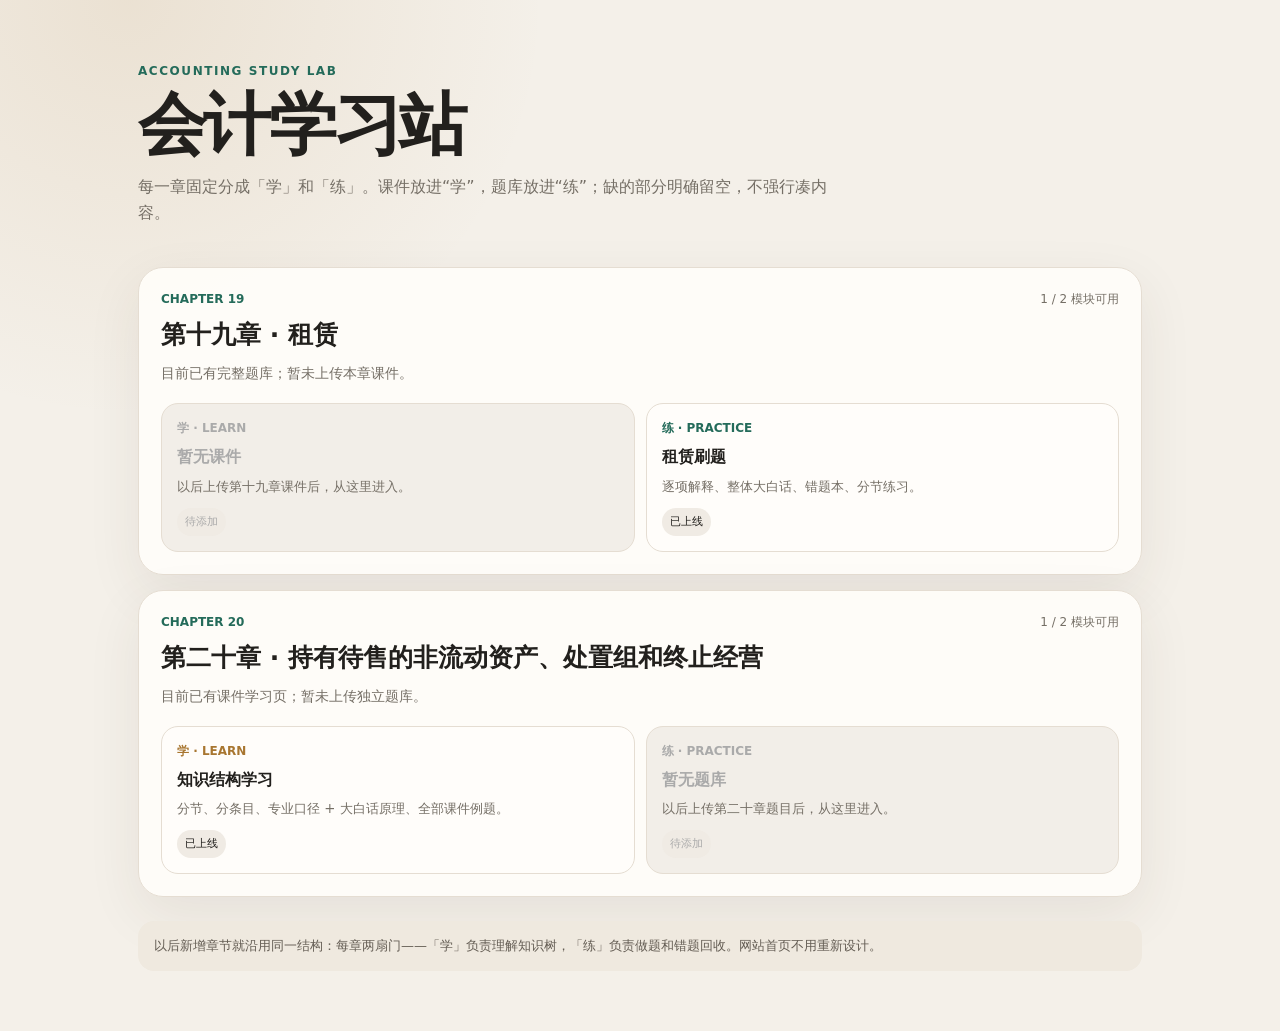
==== index.html @ 1fc73b43 "Publish accounting study site homepage" ====
<!doctype html>
<html lang="zh-CN"><head><meta charset="utf-8"><meta name="viewport" content="width=device-width,initial-scale=1"><title>会计学习站</title>
<style>
:root{--bg:#f4f0e9;--paper:#fffdf9;--ink:#22201d;--muted:#756f66;--line:#e5ddd2;--green:#246b5a;--green2:#e8f2ee;--gold:#a87630;--gold2:#f6ecdd;--gray:#f0ebe4;--shadow:0 18px 54px rgba(60,48,33,.08)}*{box-sizing:border-box}body{margin:0;background:radial-gradient(circle at 10% 0,rgba(168,118,48,.12),transparent 27%),var(--bg);color:var(--ink);font-family:-apple-system,BlinkMacSystemFont,"PingFang SC","Microsoft YaHei",system-ui,sans-serif;line-height:1.65}.wrap{width:min(1040px,100%);margin:auto;padding:28px 18px 60px}.hero{padding:34px 0 26px}.ey{font-size:12px;letter-spacing:.13em;color:var(--green);font-weight:900}.hero h1{font-size:clamp(42px,7vw,68px);line-height:1.04;margin:8px 0 13px;letter-spacing:-.04em}.hero p{color:var(--muted);max-width:720px;margin:0}.chapter{background:rgba(255,253,249,.95);border:1px solid var(--line);border-radius:25px;box-shadow:var(--shadow);padding:22px;margin:15px 0}.chapter-head{display:flex;justify-content:space-between;gap:18px;align-items:flex-start}.no{font-size:12px;color:var(--green);font-weight:900}.chapter h2{margin:4px 0 7px;font-size:25px}.chapter p{margin:0;color:var(--muted);font-size:14px}.modes{display:grid;grid-template-columns:1fr 1fr;gap:11px;margin-top:18px}.mode{border:1px solid var(--line);border-radius:17px;padding:15px;text-decoration:none;color:inherit;background:#fffdfa;display:block}.mode.active:hover{border-color:#cdbfae;transform:translateY(-1px)}.mode.disabled{background:#f2eee8;color:#aaa;cursor:not-allowed}.mode .k{font-size:12px;font-weight:900;margin-bottom:5px}.mode.active.learn .k{color:var(--gold)}.mode.active.practice .k{color:var(--green)}.mode b{display:block}.mode small{display:block;color:var(--muted);margin-top:5px}.badge{display:inline-flex;align-items:center;padding:5px 8px;border-radius:999px;background:var(--gray);font-size:11px;margin-top:10px}.status{white-space:nowrap;font-size:12px;color:var(--muted)}.note{margin-top:24px;padding:14px 16px;border-radius:16px;background:#efe9df;color:#645d54;font-size:13px}@media(max-width:700px){.wrap{padding:20px 12px 40px}.hero h1{font-size:43px}.modes{grid-template-columns:1fr}.chapter-head{display:block}.status{margin-top:8px}}
</style></head><body><main class="wrap"><section class="hero"><div class="ey">ACCOUNTING STUDY LAB</div><h1>会计学习站</h1><p>每一章固定分成「学」和「练」。课件放进“学”，题库放进“练”；缺的部分明确留空，不强行凑内容。</p></section>
<section class="chapter"><div class="chapter-head"><div><div class="no">CHAPTER 19</div><h2>第十九章 · 租赁</h2><p>目前已有完整题库；暂未上传本章课件。</p></div><div class="status">1 / 2 模块可用</div></div><div class="modes"><div class="mode disabled"><div class="k">学 · LEARN</div><b>暂无课件</b><small>以后上传第十九章课件后，从这里进入。</small><span class="badge">待添加</span></div><a class="mode active practice" href="chapter19/practice.html"><div class="k">练 · PRACTICE</div><b>租赁刷题</b><small>逐项解释、整体大白话、错题本、分节练习。</small><span class="badge">已上线</span></a></div></section>
<section class="chapter"><div class="chapter-head"><div><div class="no">CHAPTER 20</div><h2>第二十章 · 持有待售的非流动资产、处置组和终止经营</h2><p>目前已有课件学习页；暂未上传独立题库。</p></div><div class="status">1 / 2 模块可用</div></div><div class="modes"><a class="mode active learn" href="chapter20/learn.html"><div class="k">学 · LEARN</div><b>知识结构学习</b><small>分节、分条目、专业口径 + 大白话原理、全部课件例题。</small><span class="badge">已上线</span></a><div class="mode disabled"><div class="k">练 · PRACTICE</div><b>暂无题库</b><small>以后上传第二十章题目后，从这里进入。</small><span class="badge">待添加</span></div></div></section>
<div class="note">以后新增章节就沿用同一结构：每章两扇门——「学」负责理解知识树，「练」负责做题和错题回收。网站首页不用重新设计。</div></main></body></html>
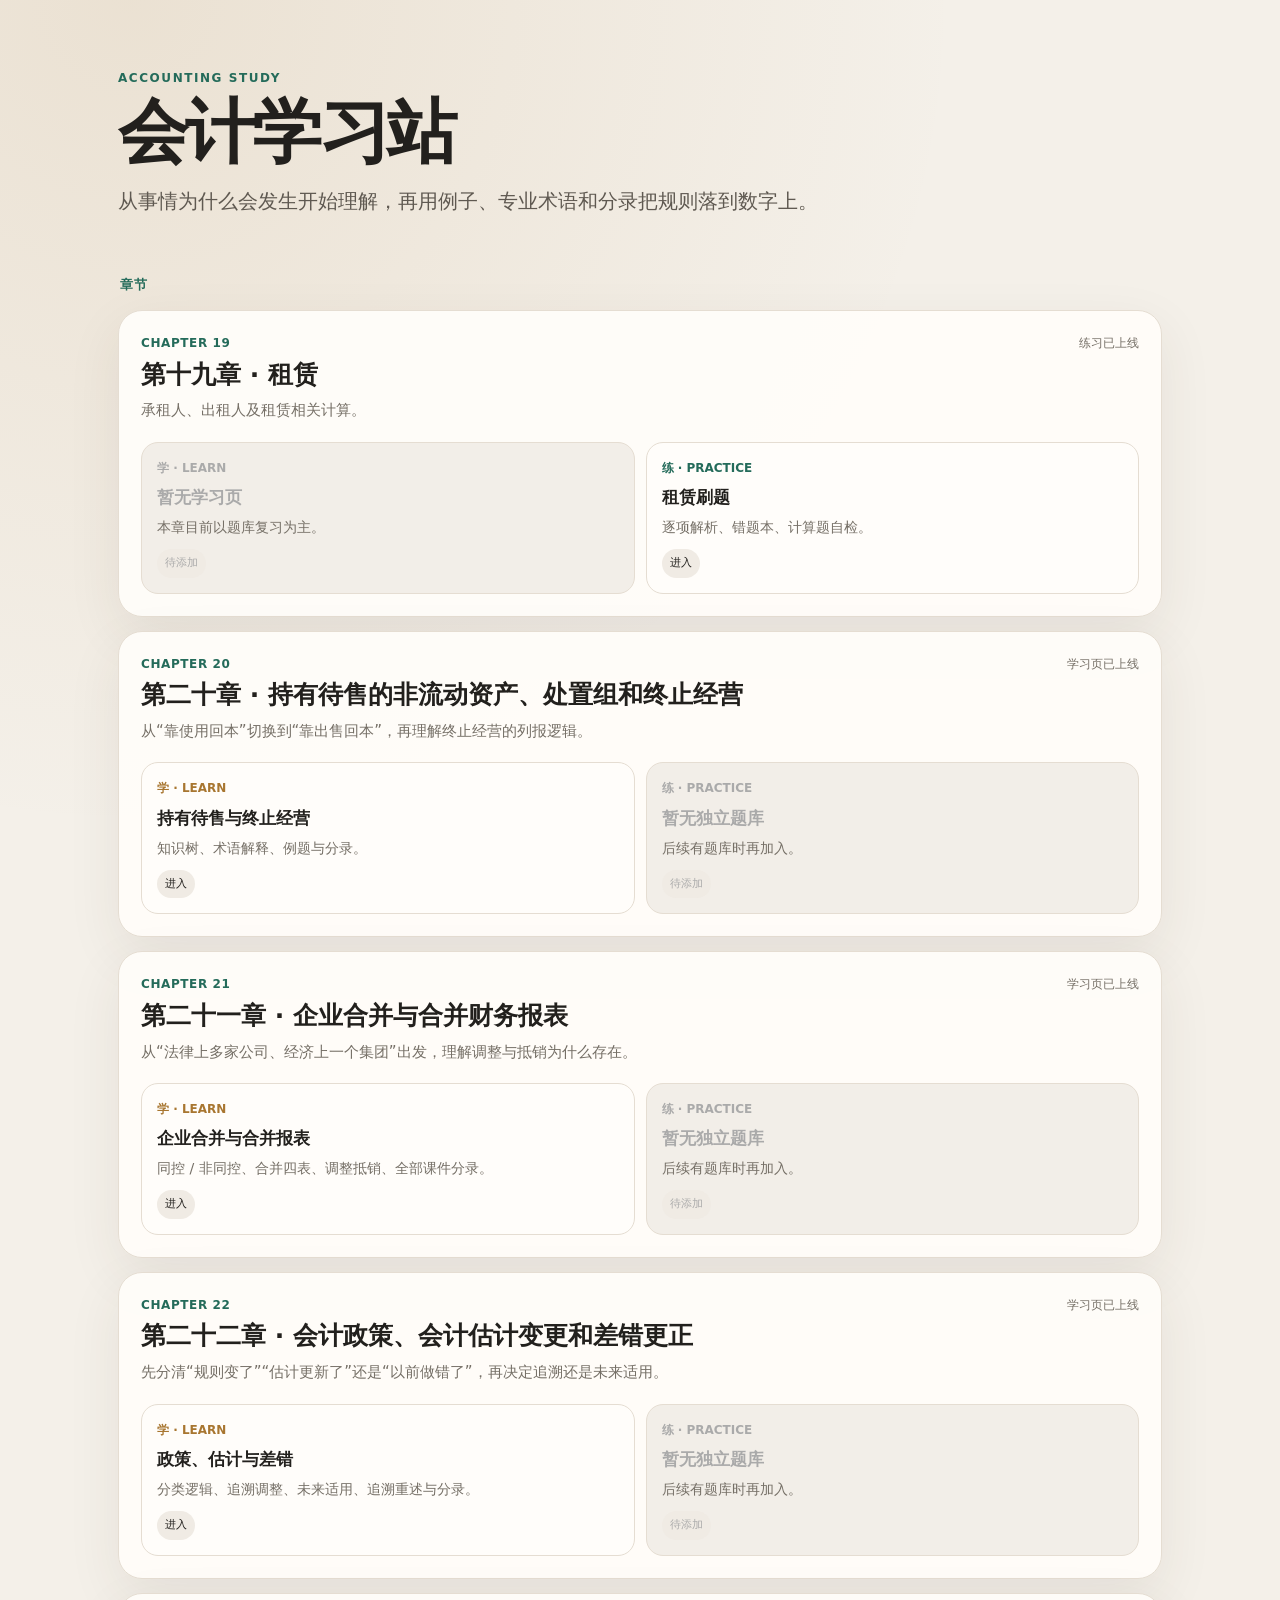
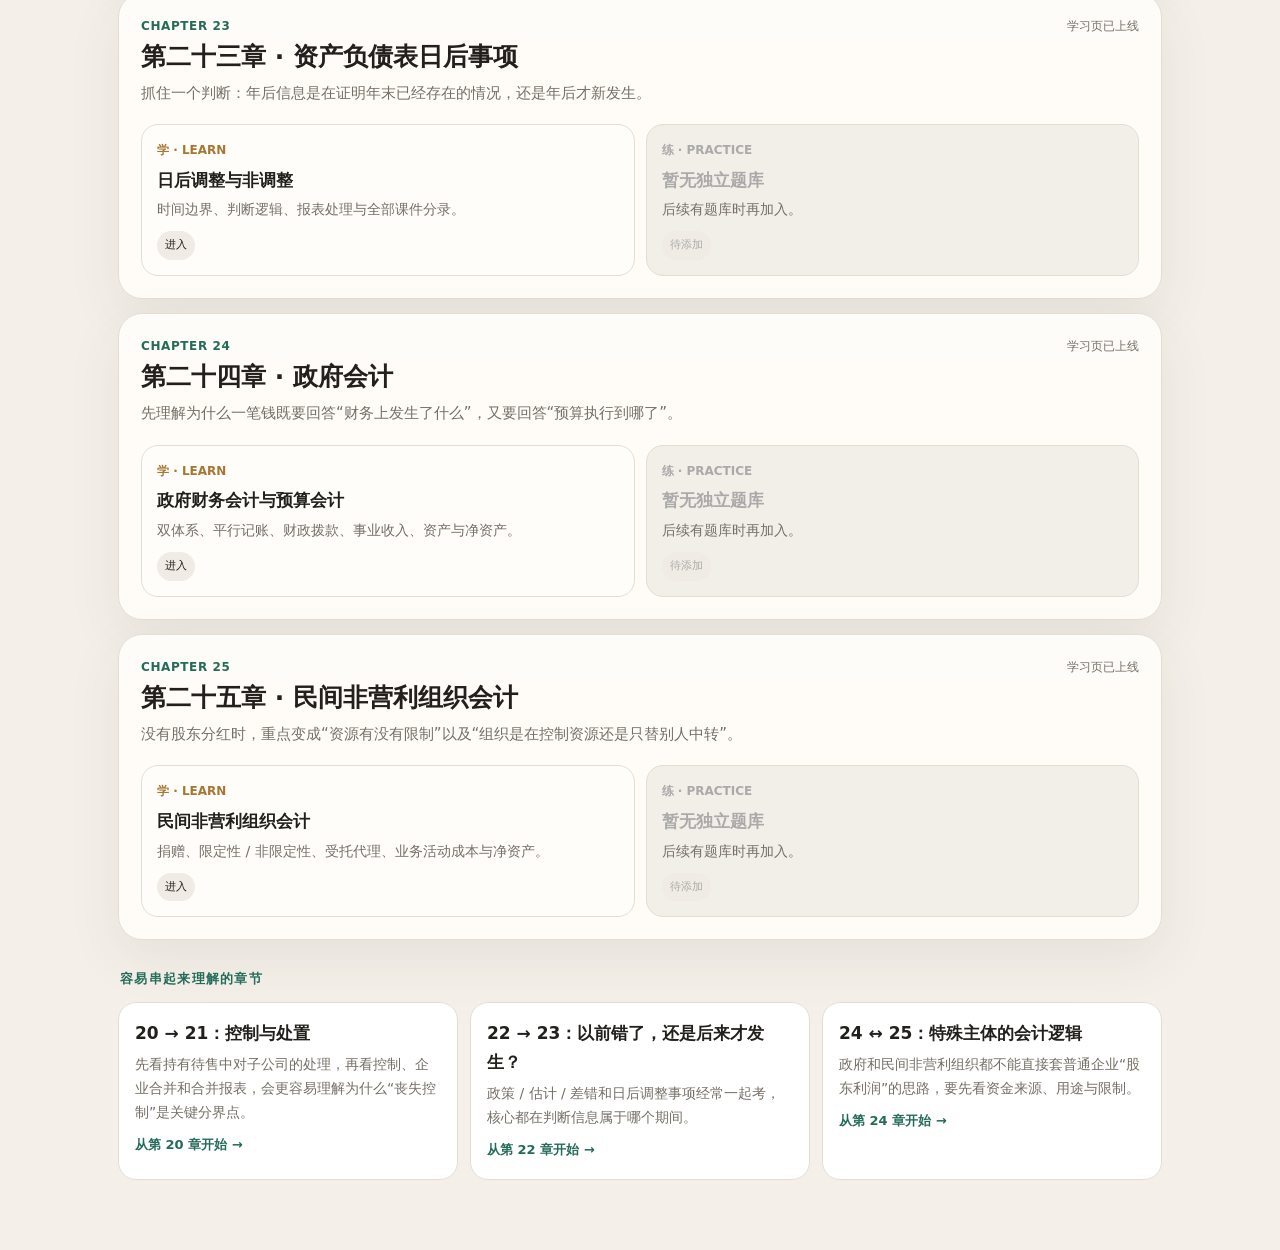
==== commit 9b7285b8: "Add chapters 21–25 to the accounting study home" ====
--- a/index.html
+++ b/index.html
@@ -1,8 +1,15 @@
 <!doctype html>
 <html lang="zh-CN"><head><meta charset="utf-8"><meta name="viewport" content="width=device-width,initial-scale=1"><title>会计学习站</title>
 <style>
-:root{--bg:#f4f0e9;--paper:#fffdf9;--ink:#22201d;--muted:#756f66;--line:#e5ddd2;--green:#246b5a;--green2:#e8f2ee;--gold:#a87630;--gold2:#f6ecdd;--gray:#f0ebe4;--shadow:0 18px 54px rgba(60,48,33,.08)}*{box-sizing:border-box}body{margin:0;background:radial-gradient(circle at 10% 0,rgba(168,118,48,.12),transparent 27%),var(--bg);color:var(--ink);font-family:-apple-system,BlinkMacSystemFont,"PingFang SC","Microsoft YaHei",system-ui,sans-serif;line-height:1.65}.wrap{width:min(1040px,100%);margin:auto;padding:28px 18px 60px}.hero{padding:34px 0 26px}.ey{font-size:12px;letter-spacing:.13em;color:var(--green);font-weight:900}.hero h1{font-size:clamp(42px,7vw,68px);line-height:1.04;margin:8px 0 13px;letter-spacing:-.04em}.hero p{color:var(--muted);max-width:720px;margin:0}.chapter{background:rgba(255,253,249,.95);border:1px solid var(--line);border-radius:25px;box-shadow:var(--shadow);padding:22px;margin:15px 0}.chapter-head{display:flex;justify-content:space-between;gap:18px;align-items:flex-start}.no{font-size:12px;color:var(--green);font-weight:900}.chapter h2{margin:4px 0 7px;font-size:25px}.chapter p{margin:0;color:var(--muted);font-size:14px}.modes{display:grid;grid-template-columns:1fr 1fr;gap:11px;margin-top:18px}.mode{border:1px solid var(--line);border-radius:17px;padding:15px;text-decoration:none;color:inherit;background:#fffdfa;display:block}.mode.active:hover{border-color:#cdbfae;transform:translateY(-1px)}.mode.disabled{background:#f2eee8;color:#aaa;cursor:not-allowed}.mode .k{font-size:12px;font-weight:900;margin-bottom:5px}.mode.active.learn .k{color:var(--gold)}.mode.active.practice .k{color:var(--green)}.mode b{display:block}.mode small{display:block;color:var(--muted);margin-top:5px}.badge{display:inline-flex;align-items:center;padding:5px 8px;border-radius:999px;background:var(--gray);font-size:11px;margin-top:10px}.status{white-space:nowrap;font-size:12px;color:var(--muted)}.note{margin-top:24px;padding:14px 16px;border-radius:16px;background:#efe9df;color:#645d54;font-size:13px}@media(max-width:700px){.wrap{padding:20px 12px 40px}.hero h1{font-size:43px}.modes{grid-template-columns:1fr}.chapter-head{display:block}.status{margin-top:8px}}
-</style></head><body><main class="wrap"><section class="hero"><div class="ey">ACCOUNTING STUDY LAB</div><h1>会计学习站</h1><p>每一章固定分成「学」和「练」。课件放进“学”，题库放进“练”；缺的部分明确留空，不强行凑内容。</p></section>
-<section class="chapter"><div class="chapter-head"><div><div class="no">CHAPTER 19</div><h2>第十九章 · 租赁</h2><p>目前已有完整题库；暂未上传本章课件。</p></div><div class="status">1 / 2 模块可用</div></div><div class="modes"><div class="mode disabled"><div class="k">学 · LEARN</div><b>暂无课件</b><small>以后上传第十九章课件后，从这里进入。</small><span class="badge">待添加</span></div><a class="mode active practice" href="chapter19/practice.html"><div class="k">练 · PRACTICE</div><b>租赁刷题</b><small>逐项解释、整体大白话、错题本、分节练习。</small><span class="badge">已上线</span></a></div></section>
-<section class="chapter"><div class="chapter-head"><div><div class="no">CHAPTER 20</div><h2>第二十章 · 持有待售的非流动资产、处置组和终止经营</h2><p>目前已有课件学习页；暂未上传独立题库。</p></div><div class="status">1 / 2 模块可用</div></div><div class="modes"><a class="mode active learn" href="chapter20/learn.html"><div class="k">学 · LEARN</div><b>知识结构学习</b><small>分节、分条目、专业口径 + 大白话原理、全部课件例题。</small><span class="badge">已上线</span></a><div class="mode disabled"><div class="k">练 · PRACTICE</div><b>暂无题库</b><small>以后上传第二十章题目后，从这里进入。</small><span class="badge">待添加</span></div></div></section>
-<div class="note">以后新增章节就沿用同一结构：每章两扇门——「学」负责理解知识树，「练」负责做题和错题回收。网站首页不用重新设计。</div></main></body></html>+:root{--bg:#f4f0e9;--paper:#fffdf9;--ink:#22201d;--muted:#756f66;--line:#e5ddd2;--green:#246b5a;--gold:#a87630;--gray:#f0ebe4;--shadow:0 18px 54px rgba(60,48,33,.08)}*{box-sizing:border-box}html{scroll-behavior:smooth}body{margin:0;background:radial-gradient(circle at 10% 0,rgba(168,118,48,.12),transparent 27%),var(--bg);color:var(--ink);font-family:-apple-system,BlinkMacSystemFont,"PingFang SC","Microsoft YaHei",system-ui,sans-serif;line-height:1.7;font-size:17px}.wrap{width:min(1080px,100%);margin:auto;padding:30px 18px 70px}.hero{padding:38px 0 28px}.ey{font-size:12px;letter-spacing:.13em;color:var(--green);font-weight:900}.hero h1{font-size:clamp(44px,7vw,70px);line-height:1.04;margin:8px 0 15px;letter-spacing:-.04em}.hero p{color:#5f5951;max-width:760px;margin:0;font-size:20px}.section-title{font-size:13px;font-weight:900;letter-spacing:.1em;color:var(--green);margin:28px 2px 10px}.chapter{background:rgba(255,253,249,.96);border:1px solid var(--line);border-radius:24px;box-shadow:var(--shadow);padding:22px;margin:14px 0}.chapter-head{display:flex;justify-content:space-between;gap:18px;align-items:flex-start}.no{font-size:12px;color:var(--green);font-weight:900;letter-spacing:.05em}.chapter h2{margin:4px 0 7px;font-size:25px;line-height:1.35}.chapter p{margin:0;color:var(--muted);font-size:15px}.modes{display:grid;grid-template-columns:1fr 1fr;gap:11px;margin-top:18px}.mode{border:1px solid var(--line);border-radius:17px;padding:15px;text-decoration:none;color:inherit;background:#fffdfa;display:block;transition:.14s ease}.mode.active:hover{border-color:#cdbfae;transform:translateY(-1px);box-shadow:0 9px 22px rgba(60,48,33,.06)}.mode.disabled{background:#f2eee8;color:#aaa;cursor:not-allowed}.mode .k{font-size:12px;font-weight:900;margin-bottom:5px}.mode.active.learn .k{color:var(--gold)}.mode.active.practice .k{color:var(--green)}.mode b{display:block;font-size:17px}.mode small{display:block;color:var(--muted);margin-top:5px;line-height:1.55}.badge{display:inline-flex;align-items:center;padding:5px 8px;border-radius:999px;background:var(--gray);font-size:11px;margin-top:10px}.status{white-space:nowrap;font-size:12px;color:var(--muted)}.links{display:grid;grid-template-columns:repeat(3,1fr);gap:12px;margin-top:12px}.linkcard{background:#fff;border:1px solid var(--line);border-radius:18px;padding:16px}.linkcard b{display:block;margin-bottom:5px}.linkcard p{font-size:14px;color:var(--muted);margin:0}.linkcard a{display:inline-block;margin-top:9px;font-size:13px;color:var(--green);text-decoration:none;font-weight:800}@media(max-width:760px){.wrap{padding:20px 12px 44px}.hero h1{font-size:45px}.hero p{font-size:18px}.modes,.links{grid-template-columns:1fr}.chapter-head{display:block}.status{margin-top:8px}}
+</style></head><body><main class="wrap"><section class="hero"><div class="ey">ACCOUNTING STUDY</div><h1>会计学习站</h1><p>从事情为什么会发生开始理解，再用例子、专业术语和分录把规则落到数字上。</p></section>
+<div class="section-title">章节</div>
+<section class="chapter"><div class="chapter-head"><div><div class="no">CHAPTER 19</div><h2>第十九章 · 租赁</h2><p>承租人、出租人及租赁相关计算。</p></div><div class="status">练习已上线</div></div><div class="modes"><div class="mode disabled"><div class="k">学 · LEARN</div><b>暂无学习页</b><small>本章目前以题库复习为主。</small><span class="badge">待添加</span></div><a class="mode active practice" href="chapter19/practice.html"><div class="k">练 · PRACTICE</div><b>租赁刷题</b><small>逐项解析、错题本、计算题自检。</small><span class="badge">进入</span></a></div></section>
+<section class="chapter"><div class="chapter-head"><div><div class="no">CHAPTER 20</div><h2>第二十章 · 持有待售的非流动资产、处置组和终止经营</h2><p>从“靠使用回本”切换到“靠出售回本”，再理解终止经营的列报逻辑。</p></div><div class="status">学习页已上线</div></div><div class="modes"><a class="mode active learn" href="chapter20/learn.html"><div class="k">学 · LEARN</div><b>持有待售与终止经营</b><small>知识树、术语解释、例题与分录。</small><span class="badge">进入</span></a><div class="mode disabled"><div class="k">练 · PRACTICE</div><b>暂无独立题库</b><small>后续有题库时再加入。</small><span class="badge">待添加</span></div></div></section>
+<section class="chapter"><div class="chapter-head"><div><div class="no">CHAPTER 21</div><h2>第二十一章 · 企业合并与合并财务报表</h2><p>从“法律上多家公司、经济上一个集团”出发，理解调整与抵销为什么存在。</p></div><div class="status">学习页已上线</div></div><div class="modes"><a class="mode active learn" href="chapter21/learn.html"><div class="k">学 · LEARN</div><b>企业合并与合并报表</b><small>同控 / 非同控、合并四表、调整抵销、全部课件分录。</small><span class="badge">进入</span></a><div class="mode disabled"><div class="k">练 · PRACTICE</div><b>暂无独立题库</b><small>后续有题库时再加入。</small><span class="badge">待添加</span></div></div></section>
+<section class="chapter"><div class="chapter-head"><div><div class="no">CHAPTER 22</div><h2>第二十二章 · 会计政策、会计估计变更和差错更正</h2><p>先分清“规则变了”“估计更新了”还是“以前做错了”，再决定追溯还是未来适用。</p></div><div class="status">学习页已上线</div></div><div class="modes"><a class="mode active learn" href="chapter22/learn.html"><div class="k">学 · LEARN</div><b>政策、估计与差错</b><small>分类逻辑、追溯调整、未来适用、追溯重述与分录。</small><span class="badge">进入</span></a><div class="mode disabled"><div class="k">练 · PRACTICE</div><b>暂无独立题库</b><small>后续有题库时再加入。</small><span class="badge">待添加</span></div></div></section>
+<section class="chapter"><div class="chapter-head"><div><div class="no">CHAPTER 23</div><h2>第二十三章 · 资产负债表日后事项</h2><p>抓住一个判断：年后信息是在证明年末已经存在的情况，还是年后才新发生。</p></div><div class="status">学习页已上线</div></div><div class="modes"><a class="mode active learn" href="chapter23/learn.html"><div class="k">学 · LEARN</div><b>日后调整与非调整</b><small>时间边界、判断逻辑、报表处理与全部课件分录。</small><span class="badge">进入</span></a><div class="mode disabled"><div class="k">练 · PRACTICE</div><b>暂无独立题库</b><small>后续有题库时再加入。</small><span class="badge">待添加</span></div></div></section>
+<section class="chapter"><div class="chapter-head"><div><div class="no">CHAPTER 24</div><h2>第二十四章 · 政府会计</h2><p>先理解为什么一笔钱既要回答“财务上发生了什么”，又要回答“预算执行到哪了”。</p></div><div class="status">学习页已上线</div></div><div class="modes"><a class="mode active learn" href="chapter24/learn.html"><div class="k">学 · LEARN</div><b>政府财务会计与预算会计</b><small>双体系、平行记账、财政拨款、事业收入、资产与净资产。</small><span class="badge">进入</span></a><div class="mode disabled"><div class="k">练 · PRACTICE</div><b>暂无独立题库</b><small>后续有题库时再加入。</small><span class="badge">待添加</span></div></div></section>
+<section class="chapter"><div class="chapter-head"><div><div class="no">CHAPTER 25</div><h2>第二十五章 · 民间非营利组织会计</h2><p>没有股东分红时，重点变成“资源有没有限制”以及“组织是在控制资源还是只替别人中转”。</p></div><div class="status">学习页已上线</div></div><div class="modes"><a class="mode active learn" href="chapter25/learn.html"><div class="k">学 · LEARN</div><b>民间非营利组织会计</b><small>捐赠、限定性 / 非限定性、受托代理、业务活动成本与净资产。</small><span class="badge">进入</span></a><div class="mode disabled"><div class="k">练 · PRACTICE</div><b>暂无独立题库</b><small>后续有题库时再加入。</small><span class="badge">待添加</span></div></div></section>
+<div class="section-title">容易串起来理解的章节</div><section class="links"><div class="linkcard"><b>20 → 21：控制与处置</b><p>先看持有待售中对子公司的处理，再看控制、企业合并和合并报表，会更容易理解为什么“丧失控制”是关键分界点。</p><a href="chapter20/learn.html">从第 20 章开始 →</a></div><div class="linkcard"><b>22 → 23：以前错了，还是后来才发生？</b><p>政策 / 估计 / 差错和日后调整事项经常一起考，核心都在判断信息属于哪个期间。</p><a href="chapter22/learn.html">从第 22 章开始 →</a></div><div class="linkcard"><b>24 ↔ 25：特殊主体的会计逻辑</b><p>政府和民间非营利组织都不能直接套普通企业“股东利润”的思路，要先看资金来源、用途与限制。</p><a href="chapter24/learn.html">从第 24 章开始 →</a></div></section>
+</main></body></html>
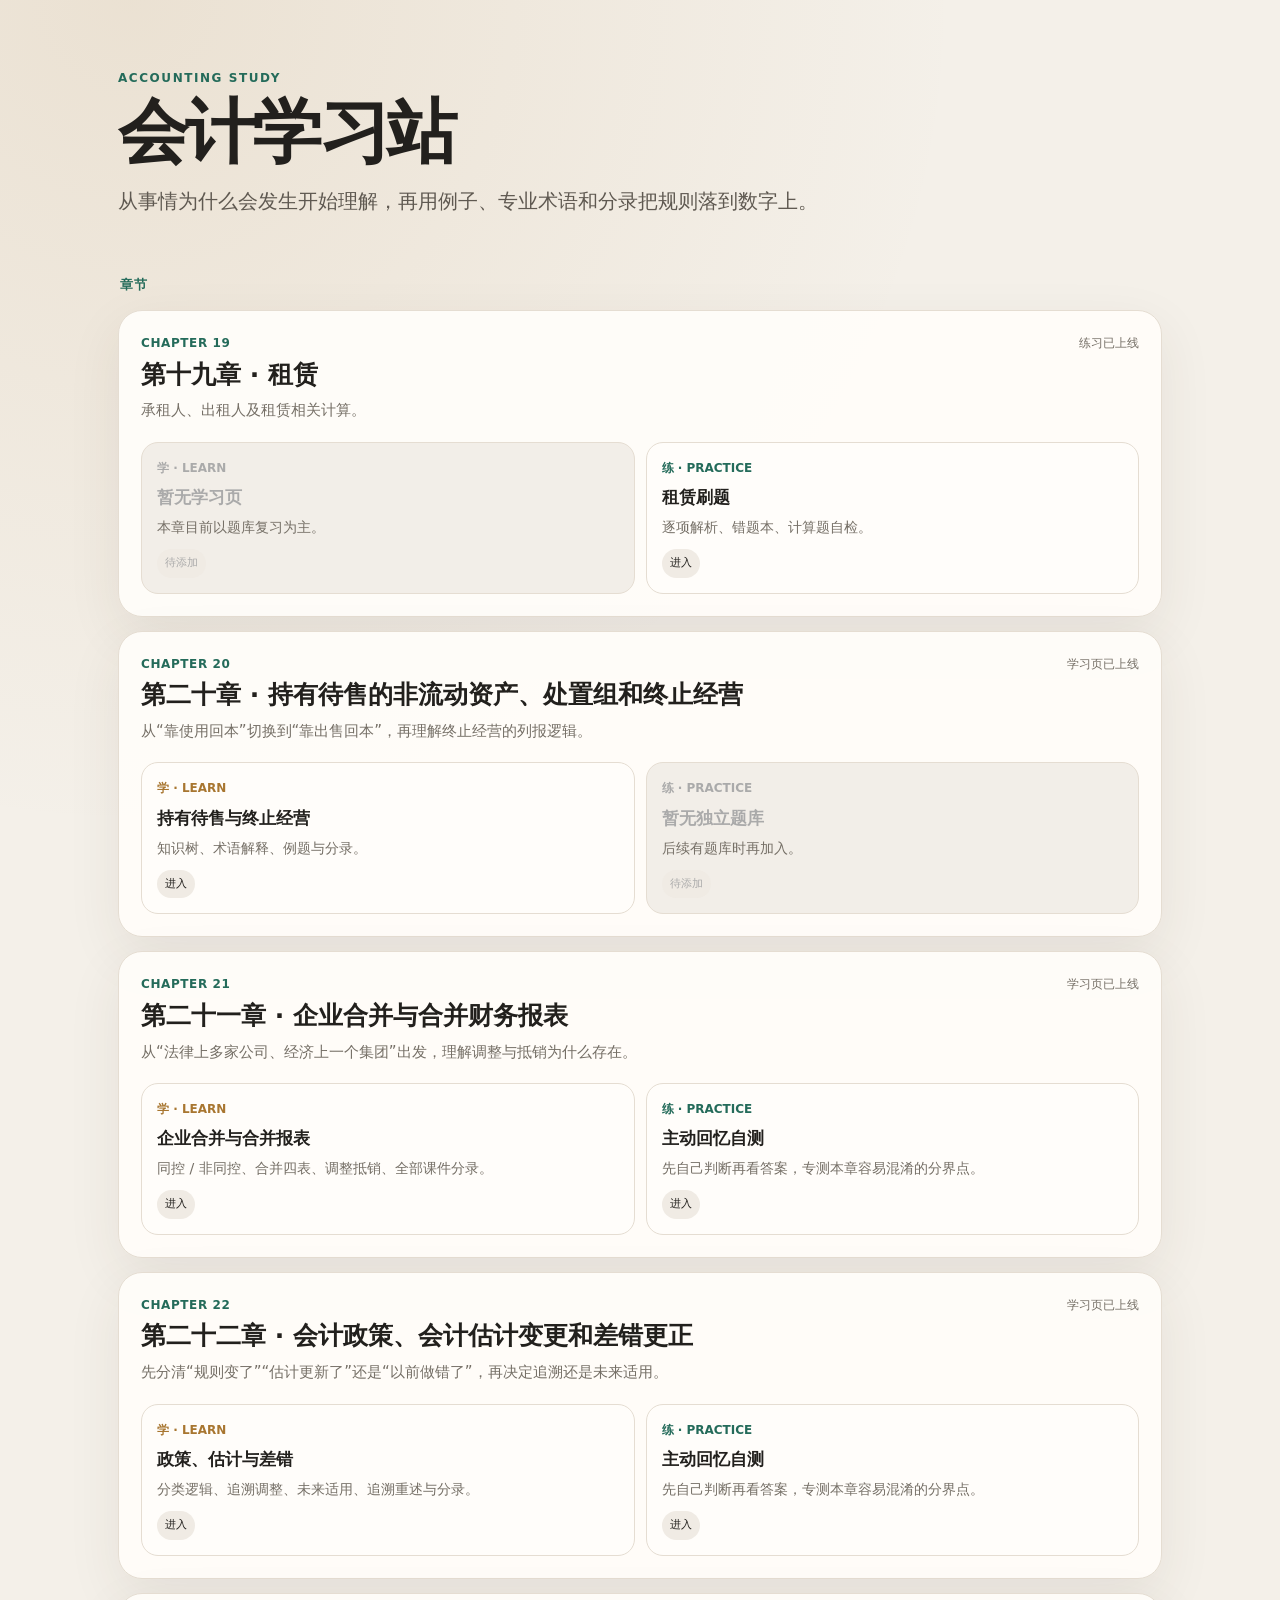
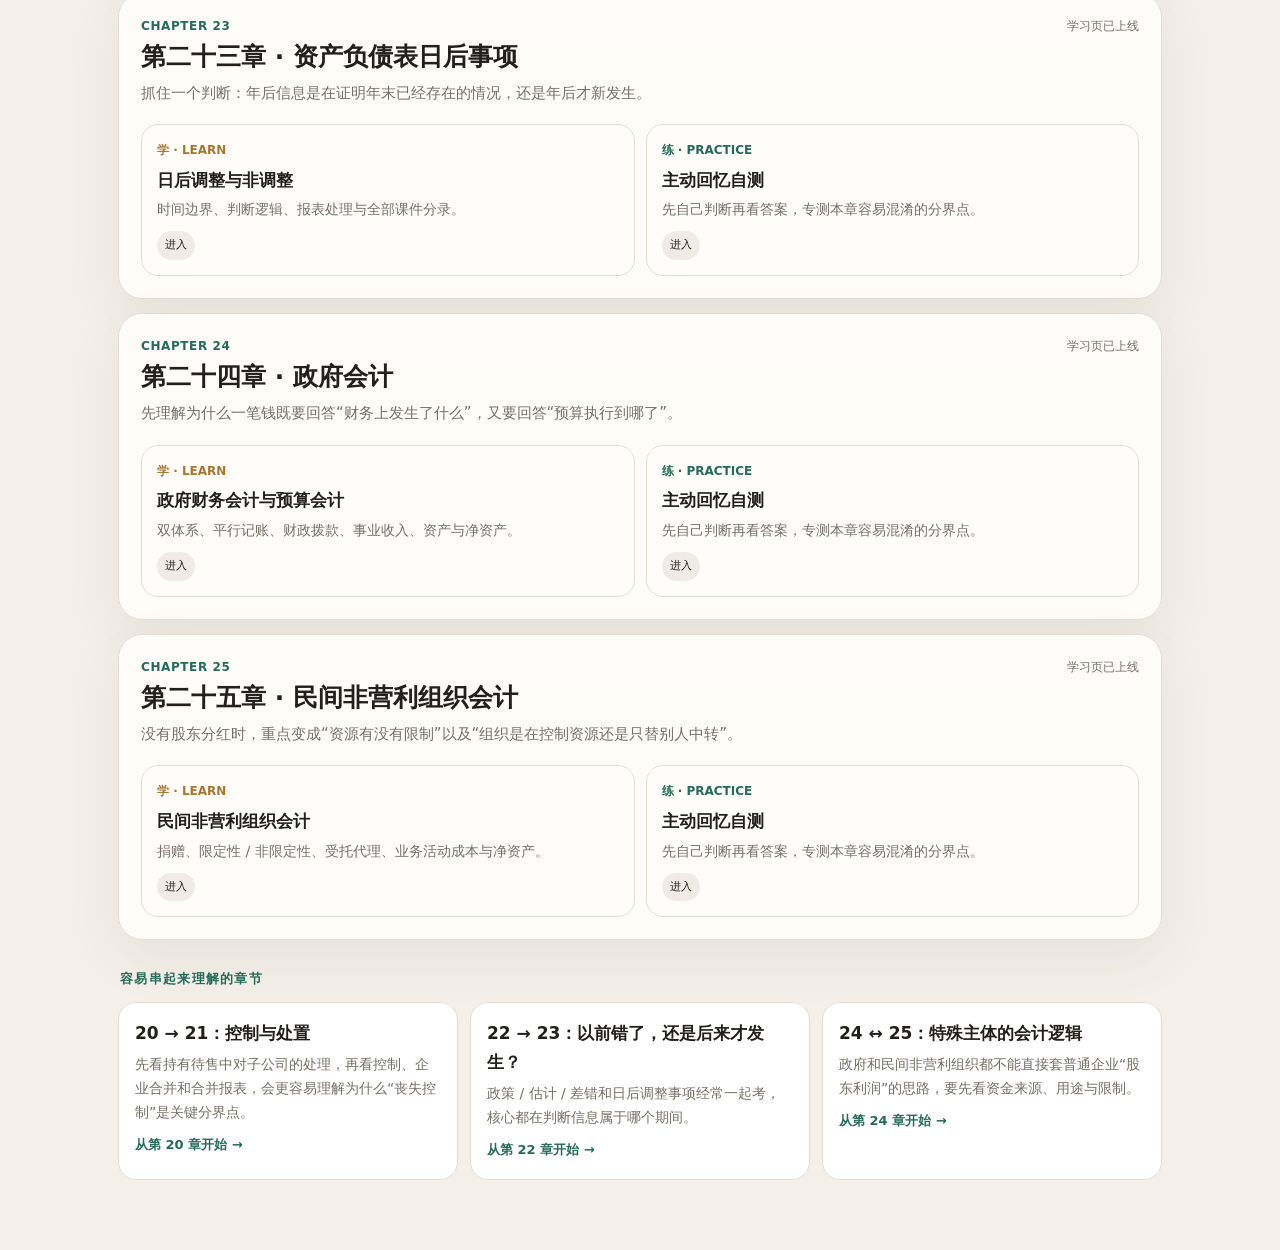
==== commit 99e52665: "Add chapter 21-25 active-recall practice links" ====
--- a/index.html
+++ b/index.html
@@ -6,10 +6,10 @@
 <div class="section-title">章节</div>
 <section class="chapter"><div class="chapter-head"><div><div class="no">CHAPTER 19</div><h2>第十九章 · 租赁</h2><p>承租人、出租人及租赁相关计算。</p></div><div class="status">练习已上线</div></div><div class="modes"><div class="mode disabled"><div class="k">学 · LEARN</div><b>暂无学习页</b><small>本章目前以题库复习为主。</small><span class="badge">待添加</span></div><a class="mode active practice" href="chapter19/practice.html"><div class="k">练 · PRACTICE</div><b>租赁刷题</b><small>逐项解析、错题本、计算题自检。</small><span class="badge">进入</span></a></div></section>
 <section class="chapter"><div class="chapter-head"><div><div class="no">CHAPTER 20</div><h2>第二十章 · 持有待售的非流动资产、处置组和终止经营</h2><p>从“靠使用回本”切换到“靠出售回本”，再理解终止经营的列报逻辑。</p></div><div class="status">学习页已上线</div></div><div class="modes"><a class="mode active learn" href="chapter20/learn.html"><div class="k">学 · LEARN</div><b>持有待售与终止经营</b><small>知识树、术语解释、例题与分录。</small><span class="badge">进入</span></a><div class="mode disabled"><div class="k">练 · PRACTICE</div><b>暂无独立题库</b><small>后续有题库时再加入。</small><span class="badge">待添加</span></div></div></section>
-<section class="chapter"><div class="chapter-head"><div><div class="no">CHAPTER 21</div><h2>第二十一章 · 企业合并与合并财务报表</h2><p>从“法律上多家公司、经济上一个集团”出发，理解调整与抵销为什么存在。</p></div><div class="status">学习页已上线</div></div><div class="modes"><a class="mode active learn" href="chapter21/learn.html"><div class="k">学 · LEARN</div><b>企业合并与合并报表</b><small>同控 / 非同控、合并四表、调整抵销、全部课件分录。</small><span class="badge">进入</span></a><div class="mode disabled"><div class="k">练 · PRACTICE</div><b>暂无独立题库</b><small>后续有题库时再加入。</small><span class="badge">待添加</span></div></div></section>
-<section class="chapter"><div class="chapter-head"><div><div class="no">CHAPTER 22</div><h2>第二十二章 · 会计政策、会计估计变更和差错更正</h2><p>先分清“规则变了”“估计更新了”还是“以前做错了”，再决定追溯还是未来适用。</p></div><div class="status">学习页已上线</div></div><div class="modes"><a class="mode active learn" href="chapter22/learn.html"><div class="k">学 · LEARN</div><b>政策、估计与差错</b><small>分类逻辑、追溯调整、未来适用、追溯重述与分录。</small><span class="badge">进入</span></a><div class="mode disabled"><div class="k">练 · PRACTICE</div><b>暂无独立题库</b><small>后续有题库时再加入。</small><span class="badge">待添加</span></div></div></section>
-<section class="chapter"><div class="chapter-head"><div><div class="no">CHAPTER 23</div><h2>第二十三章 · 资产负债表日后事项</h2><p>抓住一个判断：年后信息是在证明年末已经存在的情况，还是年后才新发生。</p></div><div class="status">学习页已上线</div></div><div class="modes"><a class="mode active learn" href="chapter23/learn.html"><div class="k">学 · LEARN</div><b>日后调整与非调整</b><small>时间边界、判断逻辑、报表处理与全部课件分录。</small><span class="badge">进入</span></a><div class="mode disabled"><div class="k">练 · PRACTICE</div><b>暂无独立题库</b><small>后续有题库时再加入。</small><span class="badge">待添加</span></div></div></section>
-<section class="chapter"><div class="chapter-head"><div><div class="no">CHAPTER 24</div><h2>第二十四章 · 政府会计</h2><p>先理解为什么一笔钱既要回答“财务上发生了什么”，又要回答“预算执行到哪了”。</p></div><div class="status">学习页已上线</div></div><div class="modes"><a class="mode active learn" href="chapter24/learn.html"><div class="k">学 · LEARN</div><b>政府财务会计与预算会计</b><small>双体系、平行记账、财政拨款、事业收入、资产与净资产。</small><span class="badge">进入</span></a><div class="mode disabled"><div class="k">练 · PRACTICE</div><b>暂无独立题库</b><small>后续有题库时再加入。</small><span class="badge">待添加</span></div></div></section>
-<section class="chapter"><div class="chapter-head"><div><div class="no">CHAPTER 25</div><h2>第二十五章 · 民间非营利组织会计</h2><p>没有股东分红时，重点变成“资源有没有限制”以及“组织是在控制资源还是只替别人中转”。</p></div><div class="status">学习页已上线</div></div><div class="modes"><a class="mode active learn" href="chapter25/learn.html"><div class="k">学 · LEARN</div><b>民间非营利组织会计</b><small>捐赠、限定性 / 非限定性、受托代理、业务活动成本与净资产。</small><span class="badge">进入</span></a><div class="mode disabled"><div class="k">练 · PRACTICE</div><b>暂无独立题库</b><small>后续有题库时再加入。</small><span class="badge">待添加</span></div></div></section>
+<section class="chapter"><div class="chapter-head"><div><div class="no">CHAPTER 21</div><h2>第二十一章 · 企业合并与合并财务报表</h2><p>从“法律上多家公司、经济上一个集团”出发，理解调整与抵销为什么存在。</p></div><div class="status">学习页已上线</div></div><div class="modes"><a class="mode active learn" href="chapter21/learn.html"><div class="k">学 · LEARN</div><b>企业合并与合并报表</b><small>同控 / 非同控、合并四表、调整抵销、全部课件分录。</small><span class="badge">进入</span></a><a class="mode active practice" href="review.html?ch=21"><div class="k">练 · PRACTICE</div><b>主动回忆自测</b><small>先自己判断再看答案，专测本章容易混淆的分界点。</small><span class="badge">进入</span></a></div></section>
+<section class="chapter"><div class="chapter-head"><div><div class="no">CHAPTER 22</div><h2>第二十二章 · 会计政策、会计估计变更和差错更正</h2><p>先分清“规则变了”“估计更新了”还是“以前做错了”，再决定追溯还是未来适用。</p></div><div class="status">学习页已上线</div></div><div class="modes"><a class="mode active learn" href="chapter22/learn.html"><div class="k">学 · LEARN</div><b>政策、估计与差错</b><small>分类逻辑、追溯调整、未来适用、追溯重述与分录。</small><span class="badge">进入</span></a><a class="mode active practice" href="review.html?ch=22"><div class="k">练 · PRACTICE</div><b>主动回忆自测</b><small>先自己判断再看答案，专测本章容易混淆的分界点。</small><span class="badge">进入</span></a></div></section>
+<section class="chapter"><div class="chapter-head"><div><div class="no">CHAPTER 23</div><h2>第二十三章 · 资产负债表日后事项</h2><p>抓住一个判断：年后信息是在证明年末已经存在的情况，还是年后才新发生。</p></div><div class="status">学习页已上线</div></div><div class="modes"><a class="mode active learn" href="chapter23/learn.html"><div class="k">学 · LEARN</div><b>日后调整与非调整</b><small>时间边界、判断逻辑、报表处理与全部课件分录。</small><span class="badge">进入</span></a><a class="mode active practice" href="review.html?ch=23"><div class="k">练 · PRACTICE</div><b>主动回忆自测</b><small>先自己判断再看答案，专测本章容易混淆的分界点。</small><span class="badge">进入</span></a></div></section>
+<section class="chapter"><div class="chapter-head"><div><div class="no">CHAPTER 24</div><h2>第二十四章 · 政府会计</h2><p>先理解为什么一笔钱既要回答“财务上发生了什么”，又要回答“预算执行到哪了”。</p></div><div class="status">学习页已上线</div></div><div class="modes"><a class="mode active learn" href="chapter24/learn.html"><div class="k">学 · LEARN</div><b>政府财务会计与预算会计</b><small>双体系、平行记账、财政拨款、事业收入、资产与净资产。</small><span class="badge">进入</span></a><a class="mode active practice" href="review.html?ch=24"><div class="k">练 · PRACTICE</div><b>主动回忆自测</b><small>先自己判断再看答案，专测本章容易混淆的分界点。</small><span class="badge">进入</span></a></div></section>
+<section class="chapter"><div class="chapter-head"><div><div class="no">CHAPTER 25</div><h2>第二十五章 · 民间非营利组织会计</h2><p>没有股东分红时，重点变成“资源有没有限制”以及“组织是在控制资源还是只替别人中转”。</p></div><div class="status">学习页已上线</div></div><div class="modes"><a class="mode active learn" href="chapter25/learn.html"><div class="k">学 · LEARN</div><b>民间非营利组织会计</b><small>捐赠、限定性 / 非限定性、受托代理、业务活动成本与净资产。</small><span class="badge">进入</span></a><a class="mode active practice" href="review.html?ch=25"><div class="k">练 · PRACTICE</div><b>主动回忆自测</b><small>先自己判断再看答案，专测本章容易混淆的分界点。</small><span class="badge">进入</span></a></div></section>
 <div class="section-title">容易串起来理解的章节</div><section class="links"><div class="linkcard"><b>20 → 21：控制与处置</b><p>先看持有待售中对子公司的处理，再看控制、企业合并和合并报表，会更容易理解为什么“丧失控制”是关键分界点。</p><a href="chapter20/learn.html">从第 20 章开始 →</a></div><div class="linkcard"><b>22 → 23：以前错了，还是后来才发生？</b><p>政策 / 估计 / 差错和日后调整事项经常一起考，核心都在判断信息属于哪个期间。</p><a href="chapter22/learn.html">从第 22 章开始 →</a></div><div class="linkcard"><b>24 ↔ 25：特殊主体的会计逻辑</b><p>政府和民间非营利组织都不能直接套普通企业“股东利润”的思路，要先看资金来源、用途与限制。</p><a href="chapter24/learn.html">从第 24 章开始 →</a></div></section>
 </main></body></html>
